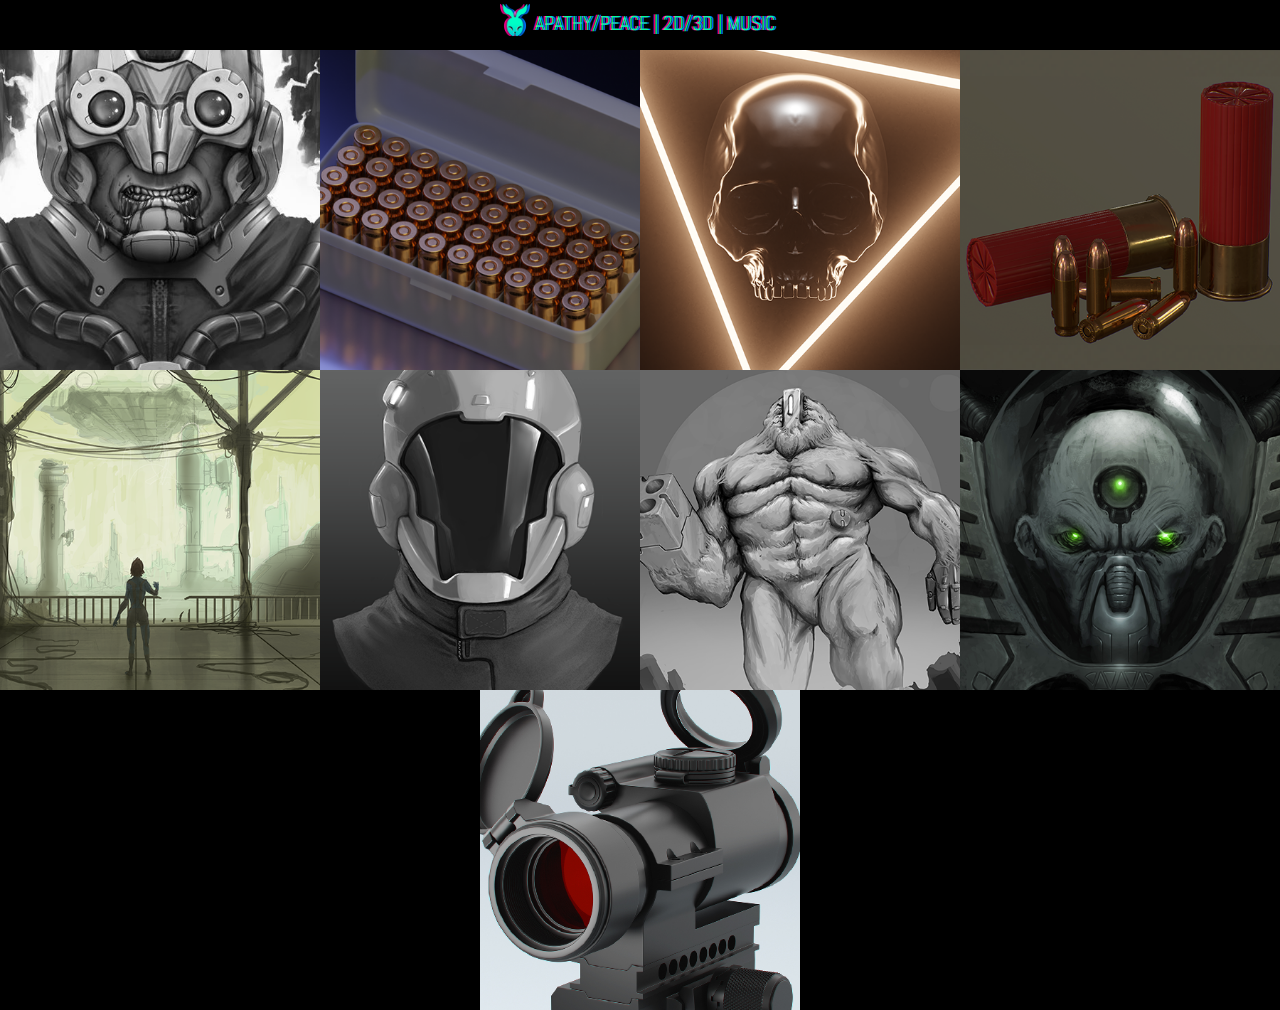
==== home/index.html @ 7ae9e67d "1" ====
<!doctype html>
<html>
<head>
	<meta charset="utf-8">
	<meta http-equiv="x-ua-compatible" content="ie=edge">
	<meta name="viewport" content="width=device-width, initial-scale=1.0">
	<title>A P A T H Y / P E A C E</title>
	<link rel="stylesheet" href="../css/app.css">
	<link href="../css/jquery.fancybox.css" rel="stylesheet"/>
	<link rel="icon" type="image/png" href="favicon.png" sizes="16x16">
	<script src="../js/jquery.js"></script>
	<script src="../js/jquery.fancybox.js"></script>
</head>

<body>
	<header><div class="header-icon"></div>APATHY/PEACE  |  <a href="#">2D/3D</a>  |  <a href="#">MUSIC</a></header>

		<div class="content">
			<div class="pcardholder">
				<div class="pcardcontainer">
					<a href="..\portfolio\images\wert4gdsfdsfd.JPG" data-fancybox="portfolio">
					<div class="pcard" id="futuresoilerbust"></div></a>
				</div>

				<div class="pcardcontainer">
					<a href="..\portfolio\images\9mm_bullets.png" data-fancybox="portfolio">
					<div class="pcard" id="bullets"></div></a>
				</div>

				<div class="pcardcontainer">
					<a href="..\portfolio\images\lighttriskull.png" data-fancybox="portfolio">
					<div class="pcard" id="lighttriskull"> </div></a>
				</div>

				<div class="pcardcontainer">
					<a href="..\portfolio\images\shotgunshell.png" data-fancybox="portfolio">
					<div class="pcard" id="shotgunshell"> </div></a>
				</div>

				<div class="pcardcontainer">
					<a href="..\portfolio\images\foxsoilder.png" data-fancybox="portfolio">
					<div class="pcard" id="foxsoilder"></div></a>
				</div>

				<div class="pcardcontainer">
					<a href="..\portfolio\images\spacehelmet.png" data-fancybox="portfolio">
					<div class="pcard" id="spacehelmet"></div></a>
				</div>

				<div class="pcardcontainer">
					<a href="..\portfolio\images\technodemon.png" data-fancybox="portfolio">
					<div class="pcard" id="technodemon"> </div></a>
				</div>

				<div class="pcardcontainer">
					<a href="..\portfolio\images\mechanicus.png" data-fancybox="portfolio">
					<div class="pcard" id="mechanicus"> </div></a>
				</div>

				<div class="pcardcontainer">
					<a href="..\portfolio\images\aimpoint.jpg" data-fancybox="portfolio">
					<div class="pcard" id="aimpoint"> </div></a>
				</div>
			</div>
		</div>
</body>
</html>
---- css/app.css ----
@import url('https://fonts.googleapis.com/css2?family=Abel&display=swap');

body {
	font-family: 'Abel', sans-serif;
	color:#04ff9b;
	text-shadow: 2px 0px #0078ff, -2px 0px #ff0090;
	margin:0;
	background: #000000;
	text-align: center;
}
a:link, a:visited {
	color:#04ff9b;
	text-decoration: none;
}
a:link:hover {
	text-decoration: underline wavy;
}
.header-icon{
	display: inline-block;
	background-image: url("../portfolio/images/bunny192.png");
	background-size: cover;
	transform: scale(2);
	margin-right:10px;
	index: 10;
	width:20px;
	height:20px;
}
header{
	margin-top: 10px;
	font-size: 20px;
	height: 40px;
	border-bottom: 0px solid #0f0f1e;
}
.content{
	margin: auto;
	max-width: 1600px;
}
.pcardholder{
	background: rgba(0,0,0,0.8);
	height: 100%;
	font-size:0;
}

.pcardcontainer{
	background: linear-gradient(0deg, rgba(0,0,0,1) 0%, rgba(0,0,0,0) 100%);
	position: relative;
	overflow: hidden;
	display: inline-block;
	width: 25%;
	height: 100%;
}
.pcard{
	background-size: cover;
	background-repeat: no-repeat;
	width: 100%;
	padding-top: 100%;
	filter: opacity(100%) contrast(100%);
	transition: 0.2s;
}
.pcard:hover{

	transform:scale(1.02);
	filter:opacity(100%) contrast(130%);
}


/* Portfolio ID's */
#futuresoilerbust{background-image: url("../portfolio/images/tn_wert4gdsfdsfd.png");}
#lighttriskull{background-image: url("../portfolio/images/tn_lighttriskull.png");}
#bullets{background-image: url("../portfolio/images/tn_9mm_bullets.png");}
#shotgunshell{background-image: url("../portfolio/images/tn_shotgunshell.png");}
#foxsoilder{background-image: url("../portfolio/images/tn_foxsoilder.png");}
#spacehelmet{background-image: url("../portfolio/images/tn_spacehelmet.png");}
#technodemon{background-image: url("../portfolio/images/tn_technodemon.png");}
#mechanicus{background-image: url("../portfolio/images/tn_mechanicus.png");}
#aimpoint{background-image: url("../portfolio/images/tn_aimpoint.png");}
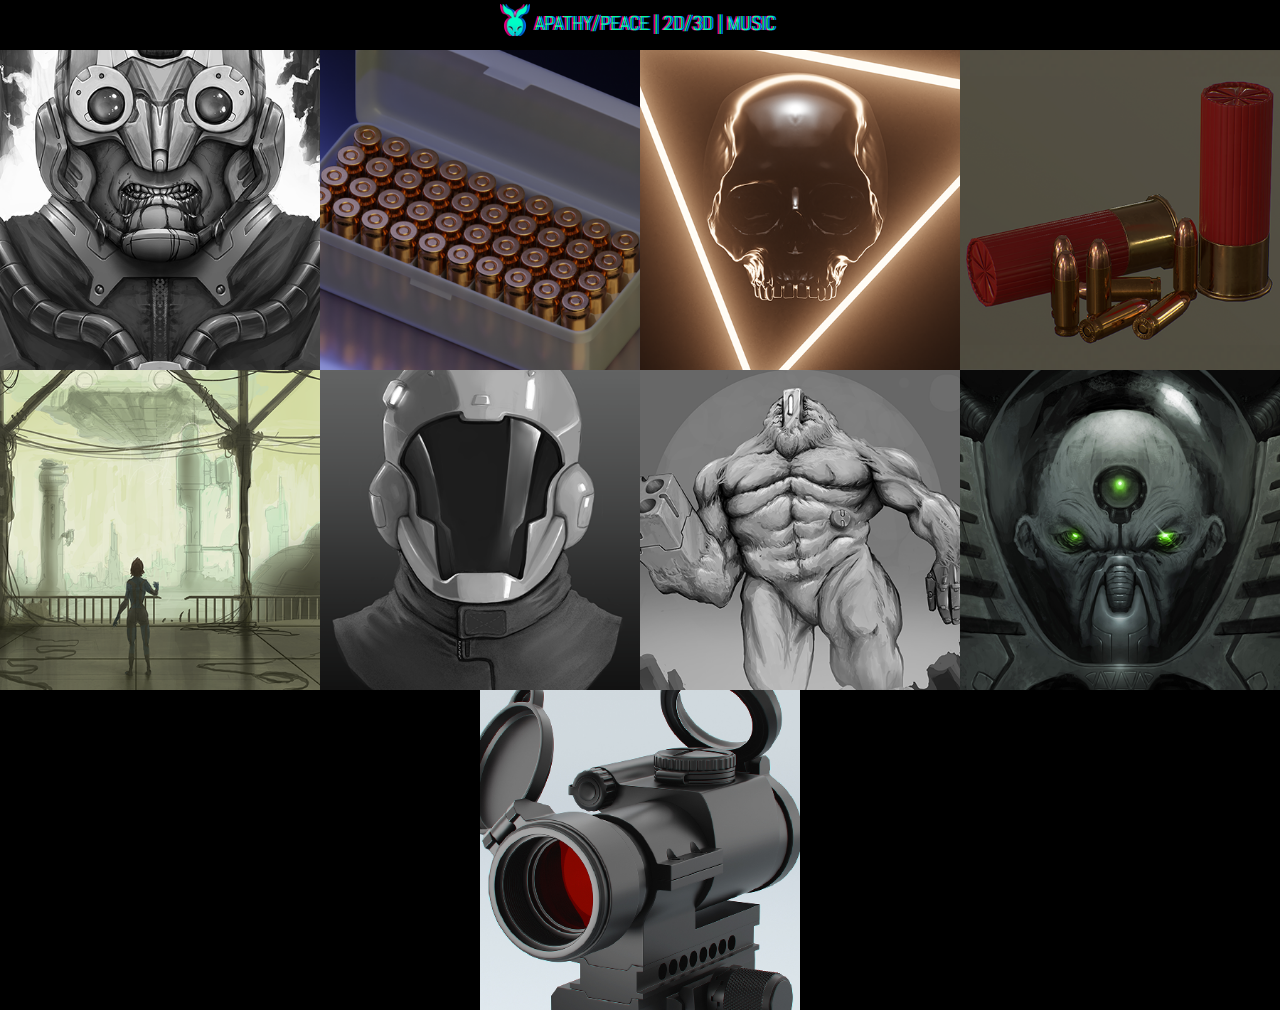
==== commit 5e269609: "aimpoint typo" ====
--- a/home/index.html
+++ b/home/index.html
@@ -18,8 +18,8 @@
 		<div class="content">
 			<div class="pcardholder">
 				<div class="pcardcontainer">
-					<a href="..\portfolio\images\wert4gdsfdsfd.JPG" data-fancybox="portfolio">
-					<div class="pcard" id="futuresoilerbust"></div></a>
+					<a href="..\portfolio\images\death-rattle-soldat.png" data-fancybox="portfolio">
+					<div class="pcard" id="deathrattlesoldat"></div></a>
 				</div>
 
 				<div class="pcardcontainer">
--- a/css/app.css
+++ b/css/app.css
@@ -65,7 +65,7 @@
 
 
 /* Portfolio ID's */
-#futuresoilerbust{background-image: url("../portfolio/images/tn_wert4gdsfdsfd.png");}
+#deathrattlesoldat{background-image: url("../portfolio/images/tn_death-rattle-soldat.png");}
 #lighttriskull{background-image: url("../portfolio/images/tn_lighttriskull.png");}
 #bullets{background-image: url("../portfolio/images/tn_9mm_bullets.png");}
 #shotgunshell{background-image: url("../portfolio/images/tn_shotgunshell.png");}
